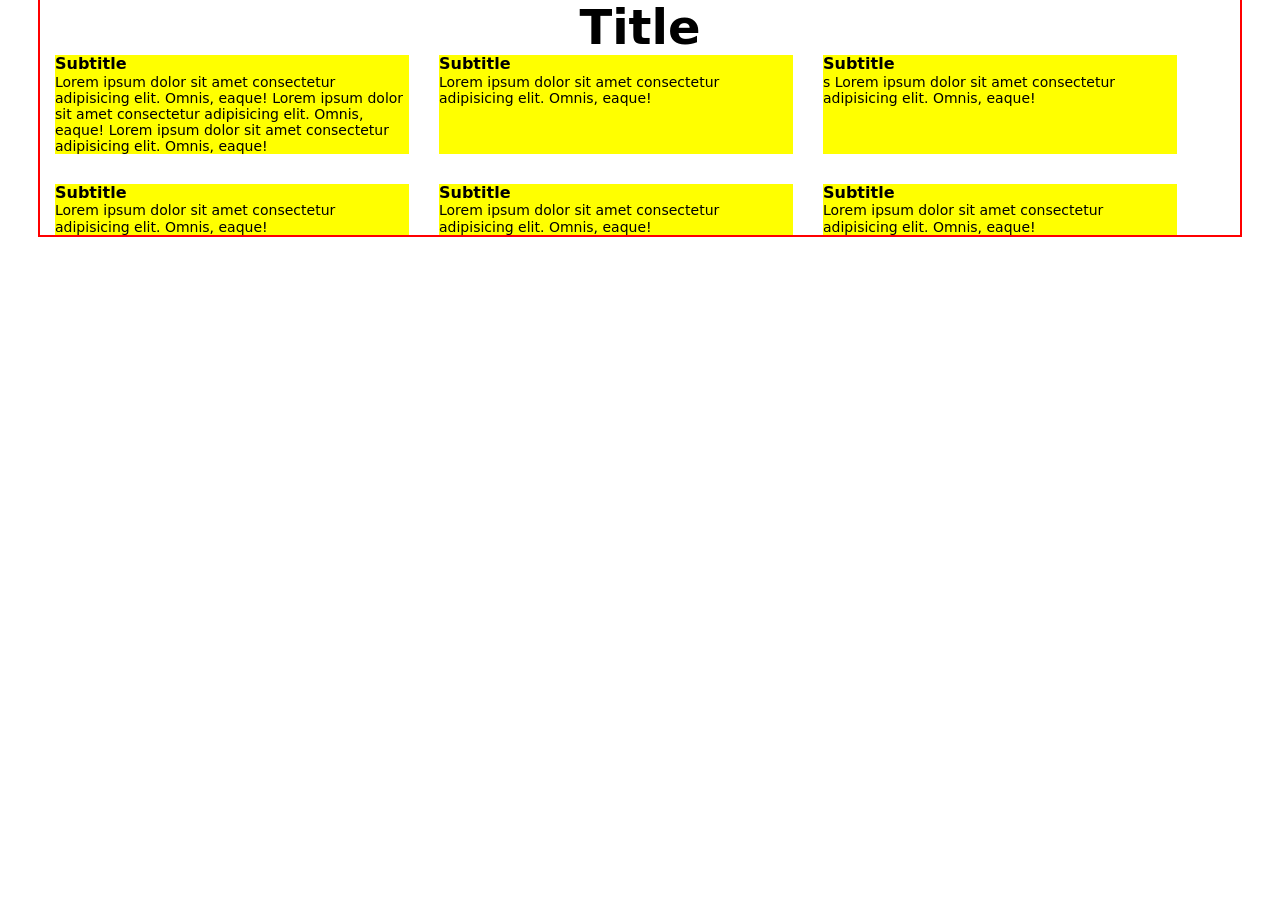
==== index.html @ 737dd5ba "lesson-15" ====
<!doctype html>
<html lang="en">
  <head>
    <meta charset="UTF-8" />
    <meta name="viewport" content="width=device-width, initial-scale=1.0" />
    <title>Document</title>
    <link
      rel="stylesheet"
      href="https://cdn.jsdelivr.net/npm/modern-normalize@3.0.1/modern-normalize.min.css"
    />
    <link rel="preconnect" href="https://fonts.googleapis.com" />
    <link rel="preconnect" href="https://fonts.gstatic.com" crossorigin />
    <link
      href="https://fonts.googleapis.com/css2?family=Red+Hat+Display:ital,wght@0,300..900;1,300..900&family=Roboto:ital,wght@0,100..900;1,100..900&display=swap"
      rel="stylesheet"
    />
    <link rel="stylesheet" type="text/css" href="./styles.css" />
  </head>
  <body>
    <section>
      <div class="container">
        <h2>Title</h2>
        <ul>
          <li>
            <h3>Subtitle</h3>
            <p>
              Lorem ipsum dolor sit amet consectetur adipisicing elit. Omnis,
              eaque! Lorem ipsum dolor sit amet consectetur adipisicing elit.
              Omnis, eaque! Lorem ipsum dolor sit amet consectetur adipisicing
              elit. Omnis, eaque!
            </p>
          </li>
          <li>
            <h3>Subtitle</h3>
            <p>
              Lorem ipsum dolor sit amet consectetur adipisicing elit. Omnis,
              eaque!
            </p>
          </li>
          <li>
            <h3>Subtitle</h3>
            <p>
              s Lorem ipsum dolor sit amet consectetur adipisicing elit. Omnis,
              eaque!
            </p>
          </li>
          <li>
            <h3>Subtitle</h3>
            <p>
              Lorem ipsum dolor sit amet consectetur adipisicing elit. Omnis,
              eaque!
            </p>
          </li>
          <li>
            <h3>Subtitle</h3>
            <p>
              Lorem ipsum dolor sit amet consectetur adipisicing elit. Omnis,
              eaque!
            </p>
          </li>
          <li>
            <h3>Subtitle</h3>
            <p>
              Lorem ipsum dolor sit amet consectetur adipisicing elit. Omnis,
              eaque!
            </p>
          </li>
        </ul>
      </div>
    </section>
  </body>
</html>
---- styles.css ----
h2,
h3,
p {
  margin: 0;
}

ul {
  margin: 0;
  padding: 0;
  list-style: none;
}

.container {
  /* width: 1200px; */
  width: 100%;
  padding: 0 15px;
  margin: 0 auto;
  outline: 2px solid red;
}

h2 {
  font-size: 20px;
  text-align: center;
}

li {
  background-color: beige;
  width: 100%;
}

h3 {
  font-size: 16px;
}

p {
  font-size: 14px;
}

/* @media screen and (min-width: 400px) {

} */

@media (min-width: 450px) {
  .container {
    width: 450px;
  }

  h2 {
    font-size: 24px;
  }

  li {
    background-color: aqua;
  }
}

@media (min-width: 768px) {
  .container {
    width: 768px;
  }

  h2 {
    font-size: 32px;
  }

  ul {
    display: flex;
    flex-wrap: wrap;
    gap: 30px;
  }

  li {
    background-color: blanchedalmond;
    width: 354px;
  }
}

@media (min-width: 1200px) {
  .container {
    width: 1200px;
  }

  li {
    background-color: yellow;
    width: 370x;
  }

  h2 {
    font-size: 48px;
  }
}

/* @media (min-width: 1920px) {} */

@media (min-width: 400px) and (max-width: 800px) {
  body {
    background-color: chocolate;
  }
}

@media (max-width: 1000px) {
  h2 {
    color: blueviolet;
  }
}

@media print {
  h2 {
    display: none;
  }
}
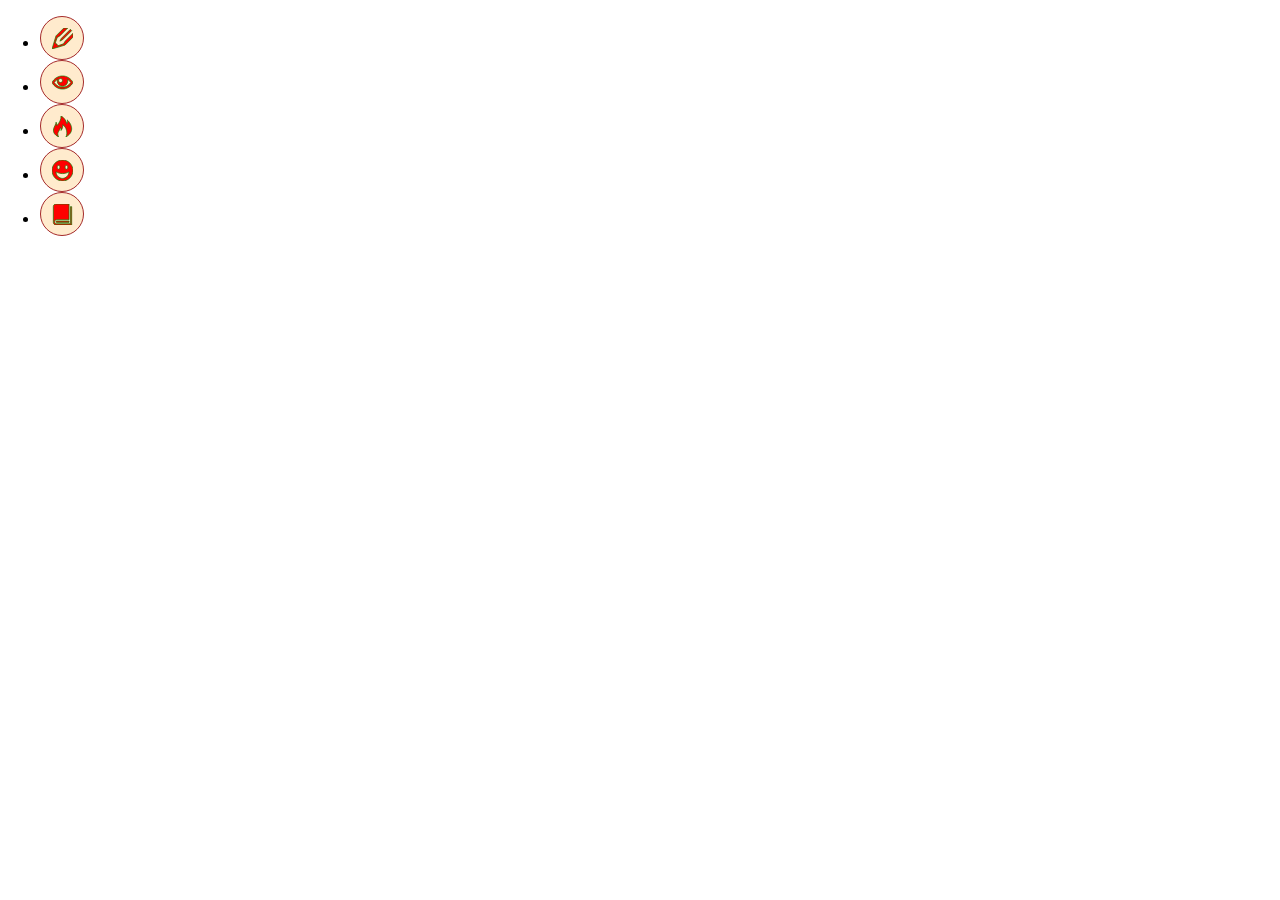
==== commit a5cdf1f7: "lesson-16" ====
--- a/index.html
+++ b/index.html
@@ -17,56 +17,32 @@
     <link rel="stylesheet" type="text/css" href="./styles.css" />
   </head>
   <body>
-    <section>
-      <div class="container">
-        <h2>Title</h2>
-        <ul>
-          <li>
-            <h3>Subtitle</h3>
-            <p>
-              Lorem ipsum dolor sit amet consectetur adipisicing elit. Omnis,
-              eaque! Lorem ipsum dolor sit amet consectetur adipisicing elit.
-              Omnis, eaque! Lorem ipsum dolor sit amet consectetur adipisicing
-              elit. Omnis, eaque!
-            </p>
-          </li>
-          <li>
-            <h3>Subtitle</h3>
-            <p>
-              Lorem ipsum dolor sit amet consectetur adipisicing elit. Omnis,
-              eaque!
-            </p>
-          </li>
-          <li>
-            <h3>Subtitle</h3>
-            <p>
-              s Lorem ipsum dolor sit amet consectetur adipisicing elit. Omnis,
-              eaque!
-            </p>
-          </li>
-          <li>
-            <h3>Subtitle</h3>
-            <p>
-              Lorem ipsum dolor sit amet consectetur adipisicing elit. Omnis,
-              eaque!
-            </p>
-          </li>
-          <li>
-            <h3>Subtitle</h3>
-            <p>
-              Lorem ipsum dolor sit amet consectetur adipisicing elit. Omnis,
-              eaque!
-            </p>
-          </li>
-          <li>
-            <h3>Subtitle</h3>
-            <p>
-              Lorem ipsum dolor sit amet consectetur adipisicing elit. Omnis,
-              eaque!
-            </p>
-          </li>
-        </ul>
-      </div>
-    </section>
+    <ul>
+      <li>
+        <a href="">
+          <svg><use href="./images/sprite.svg#icon-pencil"></use></svg
+        ></a>
+      </li>
+      <li>
+        <a href="">
+          <svg><use href="./images/sprite.svg#icon-eye"></use></svg
+        ></a>
+      </li>
+      <li>
+        <a href="">
+          <svg><use href="./images/sprite.svg#icon-fire"></use></svg
+        ></a>
+      </li>
+      <li>
+        <a href="">
+          <svg><use href="./images/sprite.svg#icon-happy"></use></svg
+        ></a>
+      </li>
+      <li>
+        <a href="">
+          <svg><use href="./images/sprite.svg#icon-book"></use></svg
+        ></a>
+      </li>
+    </ul>
   </body>
 </html>
--- a/styles.css
+++ b/styles.css
@@ -1,111 +1,41 @@
-h2,
-h3,
-p {
-  margin: 0;
+li {
+  width: 44px;
+  height: 44px;
 }
 
-ul {
-  margin: 0;
-  padding: 0;
-  list-style: none;
+a {
+  display: block;
+  width: 100%;
+  height: 100%;
+  border-radius: 50%;
+  background-color: blanchedalmond;
+  border: 1px solid brown;
+  display: flex;
+  justify-content: center;
+  align-items: center;
+  transition:
+    background-color 1s ease,
+    border-color 1s ease;
 }
 
-.container {
-  /* width: 1200px; */
-  width: 100%;
-  padding: 0 15px;
-  margin: 0 auto;
-  outline: 2px solid red;
+svg {
+  width: 50%;
+  height: 50%;
+  fill: red;
+  stroke: green;
+  transition:
+    fill 1s ease,
+    stroke 1s ease;
 }
 
-h2 {
-  font-size: 20px;
-  text-align: center;
+a:hover,
+a:focus {
+  background-color: blueviolet;
+  border-color: yellow;
 }
 
-li {
-  background-color: beige;
-  width: 100%;
+a:hover svg,
+a:focus svg {
+  fill: blue;
+  stroke: orange;
 }
-
-h3 {
-  font-size: 16px;
-}
-
-p {
-  font-size: 14px;
-}
-
-/* @media screen and (min-width: 400px) {
-
-} */
-
-@media (min-width: 450px) {
-  .container {
-    width: 450px;
-  }
-
-  h2 {
-    font-size: 24px;
-  }
-
-  li {
-    background-color: aqua;
-  }
-}
-
-@media (min-width: 768px) {
-  .container {
-    width: 768px;
-  }
-
-  h2 {
-    font-size: 32px;
-  }
-
-  ul {
-    display: flex;
-    flex-wrap: wrap;
-    gap: 30px;
-  }
-
-  li {
-    background-color: blanchedalmond;
-    width: 354px;
-  }
-}
-
-@media (min-width: 1200px) {
-  .container {
-    width: 1200px;
-  }
-
-  li {
-    background-color: yellow;
-    width: 370x;
-  }
-
-  h2 {
-    font-size: 48px;
-  }
-}
-
-/* @media (min-width: 1920px) {} */
-
-@media (min-width: 400px) and (max-width: 800px) {
-  body {
-    background-color: chocolate;
-  }
-}
-
-@media (max-width: 1000px) {
-  h2 {
-    color: blueviolet;
-  }
-}
-
-@media print {
-  h2 {
-    display: none;
-  }
-}
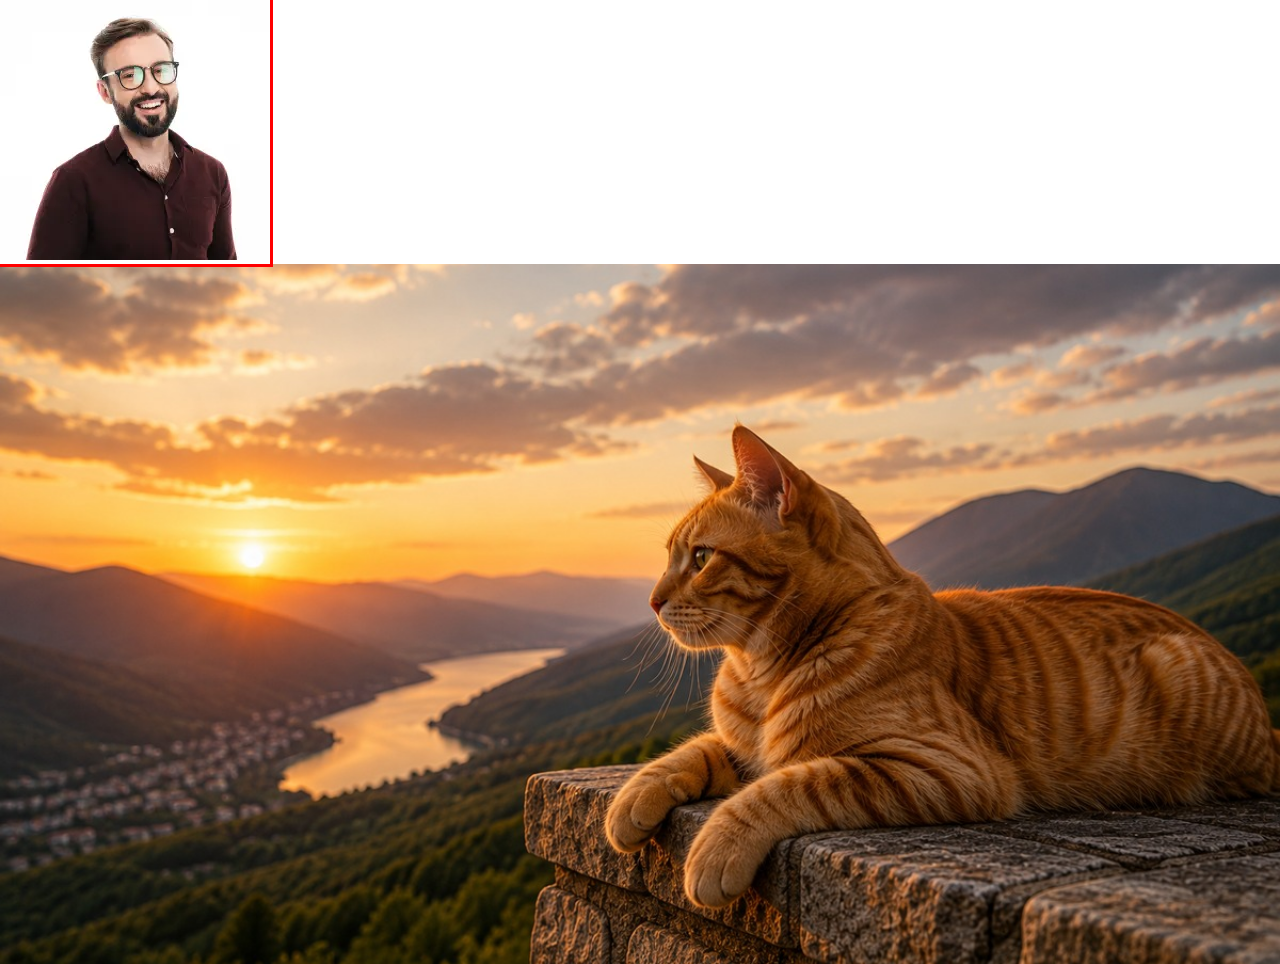
==== commit de6de4d5: "lesson-17" ====
--- a/index.html
+++ b/index.html
@@ -17,32 +17,46 @@
     <link rel="stylesheet" type="text/css" href="./styles.css" />
   </head>
   <body>
-    <ul>
-      <li>
-        <a href="">
-          <svg><use href="./images/sprite.svg#icon-pencil"></use></svg
-        ></a>
-      </li>
-      <li>
-        <a href="">
-          <svg><use href="./images/sprite.svg#icon-eye"></use></svg
-        ></a>
-      </li>
-      <li>
-        <a href="">
-          <svg><use href="./images/sprite.svg#icon-fire"></use></svg
-        ></a>
-      </li>
-      <li>
-        <a href="">
-          <svg><use href="./images/sprite.svg#icon-happy"></use></svg
-        ></a>
-      </li>
-      <li>
-        <a href="">
-          <svg><use href="./images/sprite.svg#icon-book"></use></svg
-        ></a>
-      </li>
-    </ul>
+    <section>
+      <div class="img-container">
+        <picture>
+          <source
+            media="(min-width: 1200px)"
+            srcset="
+              ./images/photo-desk1x.webp 1x,
+              ./images/photo-desk2x.webp 2x
+            "
+            type="image/webp"
+          />
+          <source
+            media="(min-width: 1200px)"
+            srcset="./images/photo-desk1x.jpg 1x, ./images/photo-desk2x.jpg 2x"
+            type="image/jpeg"
+          />
+          <source
+            media="(min-width: 768px)"
+            srcset="./images/photo-tab1x.webp 1x, ./images/photo-tab2x.webp 2x"
+            type="image/webp"
+          />
+          <source
+            media="(min-width: 768px)"
+            srcset="./images/photo-tab1x.jpg 1x, ./images/photo-tab2x.jpg 2x"
+            type="image/jpeg"
+          />
+          <source
+            media="(max-width: 767px)"
+            srcset="./images/photo-mob1x.webp 1x, ./images/photo-mob2x.webp 2x"
+            type="image/webp"
+          />
+          <source
+            media="(max-width: 767px)"
+            srcset="./images/photo-mob1x.jpg 1x, ./images/photo-mob2x.jpg 2x"
+            type="image/jpeg"
+          />
+          <img src="./images/photo-mob1x.jpg" alt="man" />
+        </picture>
+      </div>
+    </section>
+    <div class="wrapper"></div>
   </body>
 </html>
--- a/styles.css
+++ b/styles.css
@@ -1,41 +1,42 @@
-li {
-  width: 44px;
-  height: 44px;
+.img-container {
+  outline: 3px solid red;
+  width: 450px;
 }
 
-a {
-  display: block;
-  width: 100%;
-  height: 100%;
-  border-radius: 50%;
-  background-color: blanchedalmond;
-  border: 1px solid brown;
-  display: flex;
-  justify-content: center;
-  align-items: center;
-  transition:
-    background-color 1s ease,
-    border-color 1s ease;
+@media (min-width: 768px) {
+  .img-container {
+    width: 354px;
+  }
 }
 
-svg {
-  width: 50%;
-  height: 50%;
-  fill: red;
-  stroke: green;
-  transition:
-    fill 1s ease,
-    stroke 1s ease;
+@media (min-width: 1200px) {
+  .img-container {
+    width: 270px;
+  }
 }
 
-a:hover,
-a:focus {
-  background-color: blueviolet;
-  border-color: yellow;
+.wrapper {
+  background-image: url('./images/cat-desktop.jpg');
+  background-repeat: no-repeat;
+  background-position: center;
+  background-size: cover;
+  height: 700px;
 }
 
-a:hover svg,
-a:focus svg {
-  fill: blue;
-  stroke: orange;
+@media (min-width: 768px) and (min-resolution: 2dppx) {
+  .wrapper {
+    background-image: url('./images/cat-desktop@2x.jpg');
+  }
 }
+
+@media (max-width: 767px) {
+  .wrapper {
+    background-image: url('./images/cat-mobile.jpg');
+  }
+}
+
+@media (max-width: 767px) and (min-resolution: 2dppx) {
+  .wrapper {
+    background-image: url('./images/cat-mobile@2x.jpg');
+  }
+}
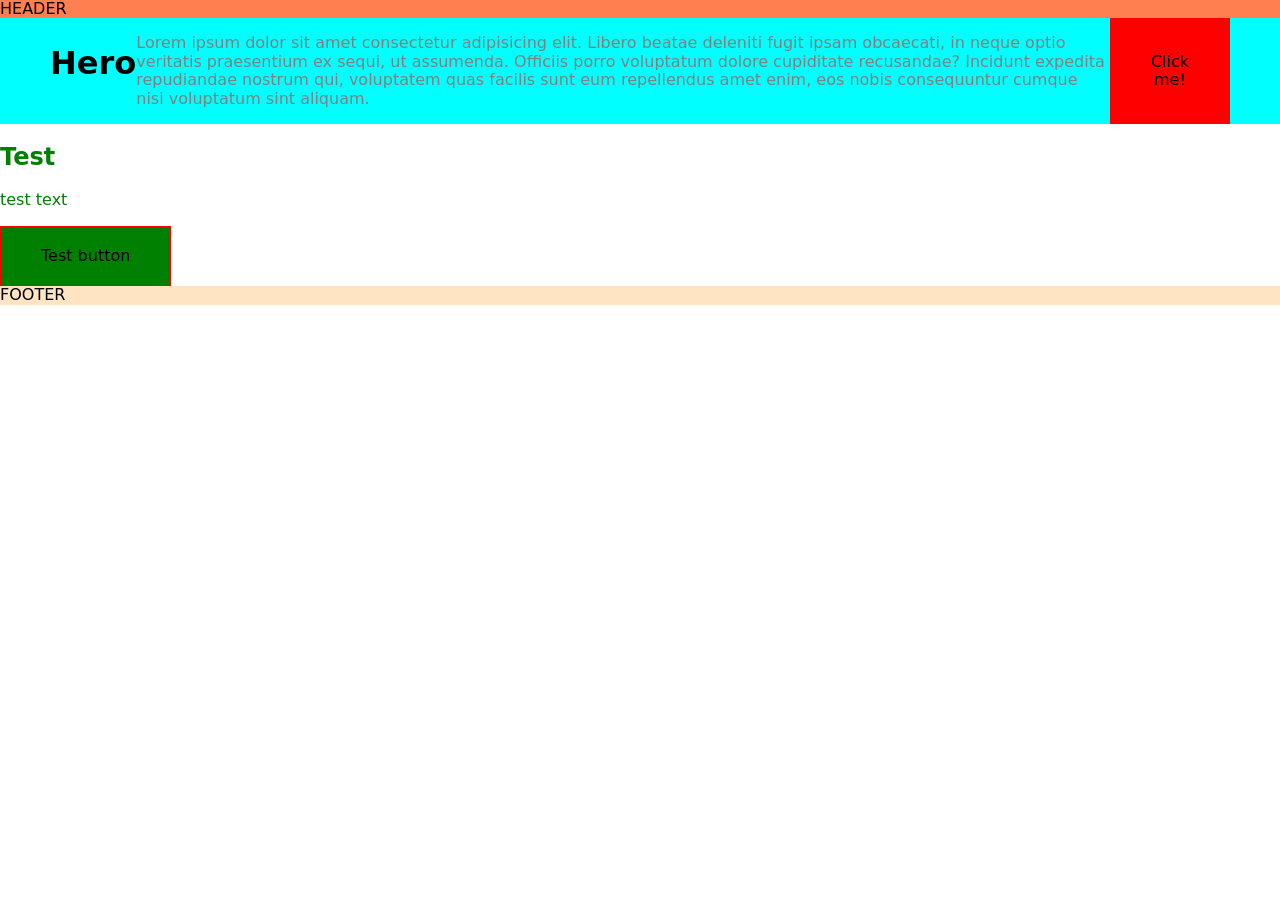
==== commit 29996611: "lesson-18" ====
--- a/index.html
+++ b/index.html
@@ -14,49 +14,32 @@
       href="https://fonts.googleapis.com/css2?family=Red+Hat+Display:ital,wght@0,300..900;1,300..900&family=Roboto:ital,wght@0,100..900;1,100..900&display=swap"
       rel="stylesheet"
     />
-    <link rel="stylesheet" type="text/css" href="./styles.css" />
+    <link rel="stylesheet" type="text/css" href="./css/main.min.css" />
+    <!-- <link rel="stylesheet" type="text/css" href="./styles.css" /> -->
   </head>
   <body>
-    <section>
-      <div class="img-container">
-        <picture>
-          <source
-            media="(min-width: 1200px)"
-            srcset="
-              ./images/photo-desk1x.webp 1x,
-              ./images/photo-desk2x.webp 2x
-            "
-            type="image/webp"
-          />
-          <source
-            media="(min-width: 1200px)"
-            srcset="./images/photo-desk1x.jpg 1x, ./images/photo-desk2x.jpg 2x"
-            type="image/jpeg"
-          />
-          <source
-            media="(min-width: 768px)"
-            srcset="./images/photo-tab1x.webp 1x, ./images/photo-tab2x.webp 2x"
-            type="image/webp"
-          />
-          <source
-            media="(min-width: 768px)"
-            srcset="./images/photo-tab1x.jpg 1x, ./images/photo-tab2x.jpg 2x"
-            type="image/jpeg"
-          />
-          <source
-            media="(max-width: 767px)"
-            srcset="./images/photo-mob1x.webp 1x, ./images/photo-mob2x.webp 2x"
-            type="image/webp"
-          />
-          <source
-            media="(max-width: 767px)"
-            srcset="./images/photo-mob1x.jpg 1x, ./images/photo-mob2x.jpg 2x"
-            type="image/jpeg"
-          />
-          <img src="./images/photo-mob1x.jpg" alt="man" />
-        </picture>
-      </div>
-    </section>
-    <div class="wrapper"></div>
+    <header>HEADER</header>
+    <main>
+      <section class="hero">
+        <div class="container">
+          <h1 class="hero__title">Hero</h1>
+          <p class="hero__text">
+            Lorem ipsum dolor sit amet consectetur adipisicing elit. Libero
+            beatae deleniti fugit ipsam obcaecati, in neque optio veritatis
+            praesentium ex sequi, ut assumenda. Officiis porro voluptatum dolore
+            cupiditate recusandae? Incidunt expedita repudiandae nostrum qui,
+            voluptatem quas facilis sunt eum repellendus amet enim, eos nobis
+            consequuntur cumque nisi voluptatum sint aliquam.
+          </p>
+          <button class="button">Click me!</button>
+        </div>
+      </section>
+      <section class="test">
+        <h2 class="test__title">Test</h2>
+        <p class="test__text">test text</p>
+        <button class="test__button">Test button</button>
+      </section>
+    </main>
+    <footer>FOOTER</footer>
   </body>
 </html>
--- a/css/main.min.css
+++ b/css/main.min.css
@@ -0,0 +1 @@
+header{background-color:coral}.hero{background-color:aqua}.hero>.container{display:flex}.hero__title{font-size:32px}.hero__text{color:gray}.button,.test__button{cursor:pointer;padding:20px 40px;border:1px solid red}.test__title{color:green;font-size:24px}.test__text{color:green}.test__button{background-color:green}.test__button:hover{background-color:#adff2f}footer{background-color:bisque}.button{background-color:red}.button:hover{background-color:pink}.list{display:flex;flex-wrap:wrap}.title{font-size:18px}.container{width:100%;margin:0 auto;padding:0 10px}@media screen and (min-width: 768px){.container{width:768px}}@media screen and (min-width: 1200px){.container{width:1200px}}/*# sourceMappingURL=main.min.css.map */
--- a/styles.css
+++ b/styles.css
@@ -1,42 +1,15 @@
-.img-container {
-  outline: 3px solid red;
-  width: 450px;
+/* :root {
+  --main-color: yellow;
+  --title-font: 24px;
+  --text-font: 16px;
 }
 
-@media (min-width: 768px) {
-  .img-container {
-    width: 354px;
-  }
+.test h2 {
+  color: var(--main-color);
+  font-size: var(--text-font);
 }
 
-@media (min-width: 1200px) {
-  .img-container {
-    width: 270px;
-  }
-}
-
-.wrapper {
-  background-image: url('./images/cat-desktop.jpg');
-  background-repeat: no-repeat;
-  background-position: center;
-  background-size: cover;
-  height: 700px;
-}
-
-@media (min-width: 768px) and (min-resolution: 2dppx) {
-  .wrapper {
-    background-image: url('./images/cat-desktop@2x.jpg');
-  }
-}
-
-@media (max-width: 767px) {
-  .wrapper {
-    background-image: url('./images/cat-mobile.jpg');
-  }
-}
-
-@media (max-width: 767px) and (min-resolution: 2dppx) {
-  .wrapper {
-    background-image: url('./images/cat-mobile@2x.jpg');
-  }
-}
+.test p {
+  color: var(--main-color);
+  font-size: var(--text-font);
+} */
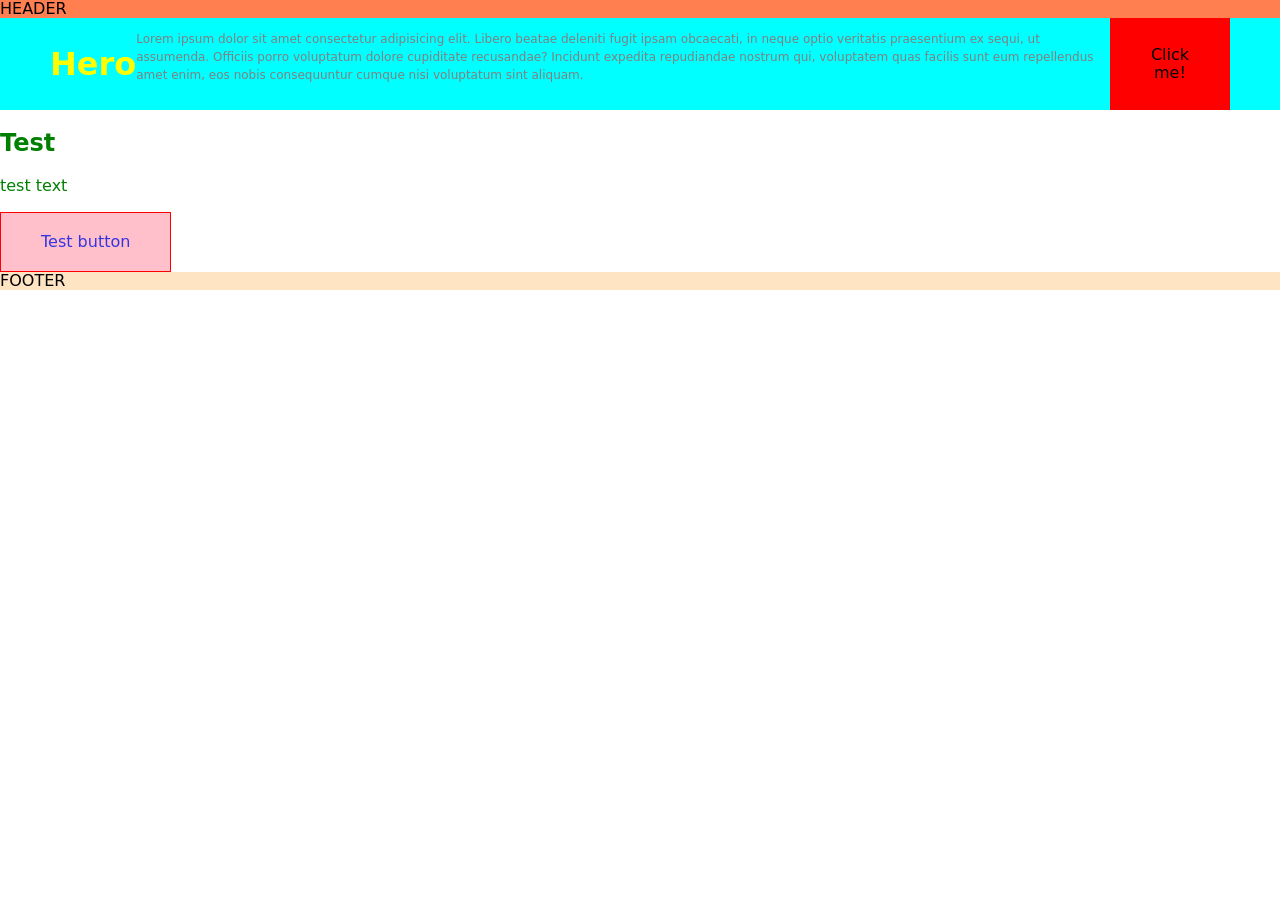
==== commit f9c027e2: "add mixins and maps" ====
--- a/index.html
+++ b/index.html
@@ -22,8 +22,8 @@
     <main>
       <section class="hero">
         <div class="container">
-          <h1 class="hero__title">Hero</h1>
-          <p class="hero__text">
+          <h1 class="hero__title text-yellow">Hero</h1>
+          <p class="hero__text text-">
             Lorem ipsum dolor sit amet consectetur adipisicing elit. Libero
             beatae deleniti fugit ipsam obcaecati, in neque optio veritatis
             praesentium ex sequi, ut assumenda. Officiis porro voluptatum dolore
--- a/css/main.min.css
+++ b/css/main.min.css
@@ -1 +1 @@
-header{background-color:coral}.hero{background-color:aqua}.hero>.container{display:flex}.hero__title{font-size:32px}.hero__text{color:gray}.button,.test__button{cursor:pointer;padding:20px 40px;border:1px solid red}.test__title{color:green;font-size:24px}.test__text{color:green}.test__button{background-color:green}.test__button:hover{background-color:#adff2f}footer{background-color:bisque}.button{background-color:red}.button:hover{background-color:pink}.list{display:flex;flex-wrap:wrap}.title{font-size:18px}.container{width:100%;margin:0 auto;padding:0 10px}@media screen and (min-width: 768px){.container{width:768px}}@media screen and (min-width: 1200px){.container{width:1200px}}/*# sourceMappingURL=main.min.css.map */+header{background-color:coral}.hero{background-color:aqua}.hero>.container{display:flex}.hero__title{font-size:32px;line-height:1.2;font-weight:900}.hero__text{color:gray;font-size:12px;line-height:1.5;font-weight:400}.button,.test__button{cursor:pointer;padding:20px 40px;border:1px solid red}.text-red{color:pink}.text-blue{color:#3434e0}.text-green{color:#0eb90e}.text-yellow{color:#ff0}.test__title{color:green;font-size:24px}.test__text{color:green}.test__button{background-color:pink;color:#3434e0}.test__button:hover{background-color:#adff2f}footer{background-color:bisque}.button{background-color:red}.button:hover{background-color:pink}.list{display:flex;flex-wrap:wrap}.title{font-size:18px}.container{width:100%;margin:0 auto;padding:0 10px}@media screen and (min-width: 768px){.container{width:768px}}@media screen and (min-width: 1200px){.container{width:1200px}}/*# sourceMappingURL=main.min.css.map */
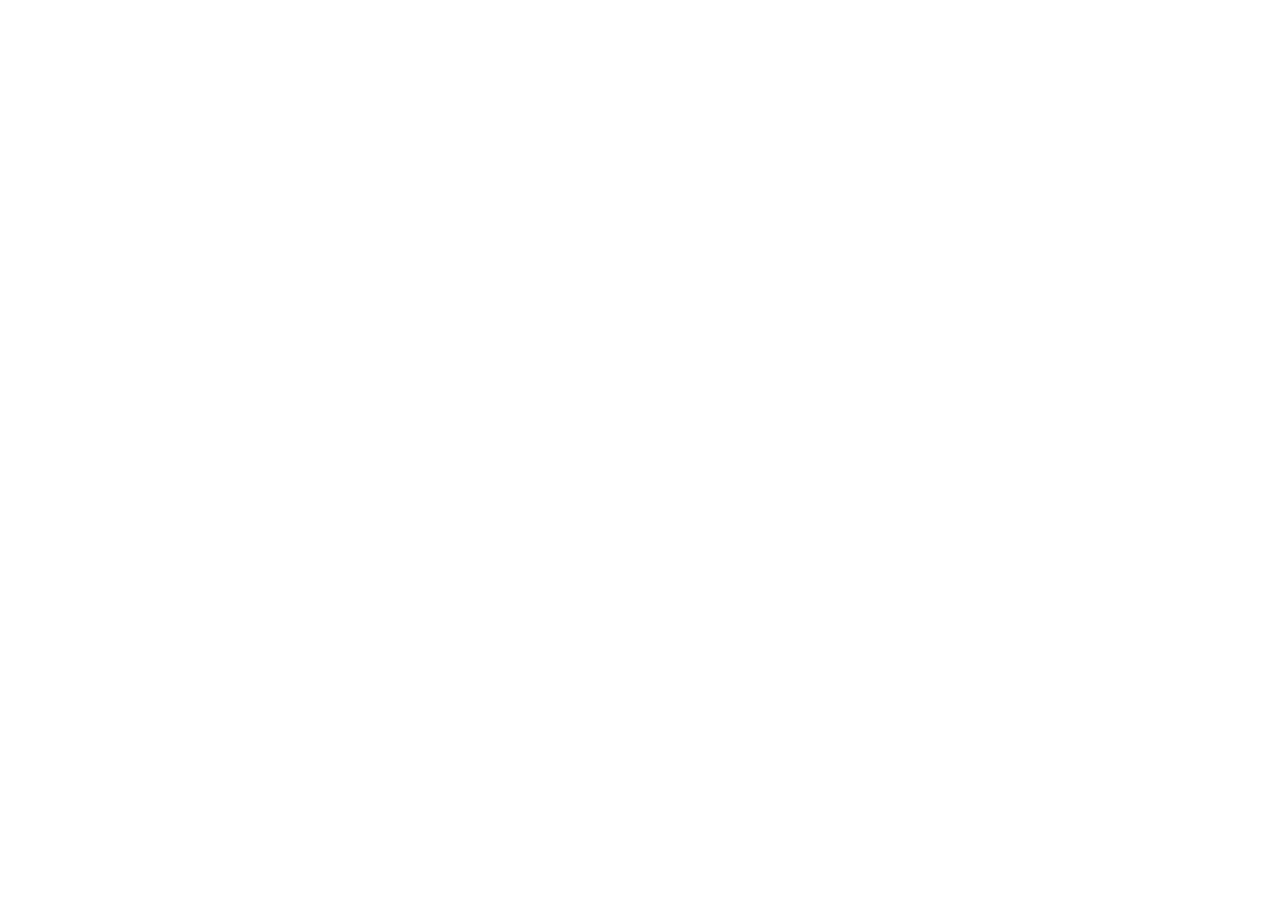
==== commit c2a4f583: "lesson-21" ====
--- a/index.html
+++ b/index.html
@@ -4,42 +4,9 @@
     <meta charset="UTF-8" />
     <meta name="viewport" content="width=device-width, initial-scale=1.0" />
     <title>Document</title>
-    <link
-      rel="stylesheet"
-      href="https://cdn.jsdelivr.net/npm/modern-normalize@3.0.1/modern-normalize.min.css"
-    />
-    <link rel="preconnect" href="https://fonts.googleapis.com" />
-    <link rel="preconnect" href="https://fonts.gstatic.com" crossorigin />
-    <link
-      href="https://fonts.googleapis.com/css2?family=Red+Hat+Display:ital,wght@0,300..900;1,300..900&family=Roboto:ital,wght@0,100..900;1,100..900&display=swap"
-      rel="stylesheet"
-    />
-    <link rel="stylesheet" type="text/css" href="./css/main.min.css" />
-    <!-- <link rel="stylesheet" type="text/css" href="./styles.css" /> -->
   </head>
   <body>
-    <header>HEADER</header>
-    <main>
-      <section class="hero">
-        <div class="container">
-          <h1 class="hero__title text-yellow">Hero</h1>
-          <p class="hero__text text-">
-            Lorem ipsum dolor sit amet consectetur adipisicing elit. Libero
-            beatae deleniti fugit ipsam obcaecati, in neque optio veritatis
-            praesentium ex sequi, ut assumenda. Officiis porro voluptatum dolore
-            cupiditate recusandae? Incidunt expedita repudiandae nostrum qui,
-            voluptatem quas facilis sunt eum repellendus amet enim, eos nobis
-            consequuntur cumque nisi voluptatum sint aliquam.
-          </p>
-          <button class="button">Click me!</button>
-        </div>
-      </section>
-      <section class="test">
-        <h2 class="test__title">Test</h2>
-        <p class="test__text">test text</p>
-        <button class="test__button">Test button</button>
-      </section>
-    </main>
-    <footer>FOOTER</footer>
+    <script src="./index.js" type="module"></script>
+    <script src="./test.js" type="module"></script>
   </body>
 </html>
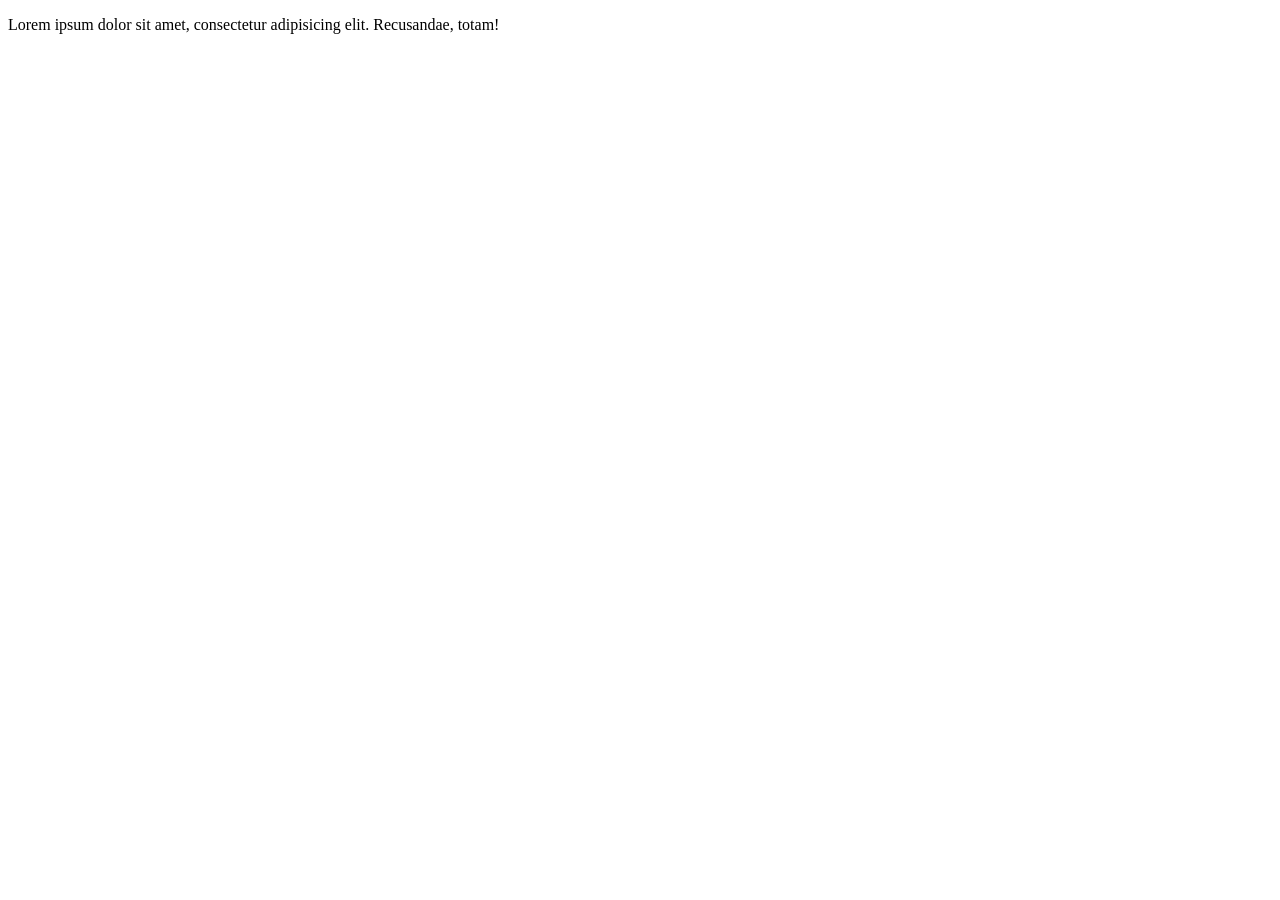
==== commit 45d50f49: "lesson-26" ====
--- a/index.html
+++ b/index.html
@@ -6,7 +6,10 @@
     <title>Document</title>
   </head>
   <body>
+    <p>
+      Lorem ipsum dolor sit amet, consectetur adipisicing elit. Recusandae,
+      totam!
+    </p>
     <script src="./index.js" type="module"></script>
-    <script src="./test.js" type="module"></script>
   </body>
 </html>
